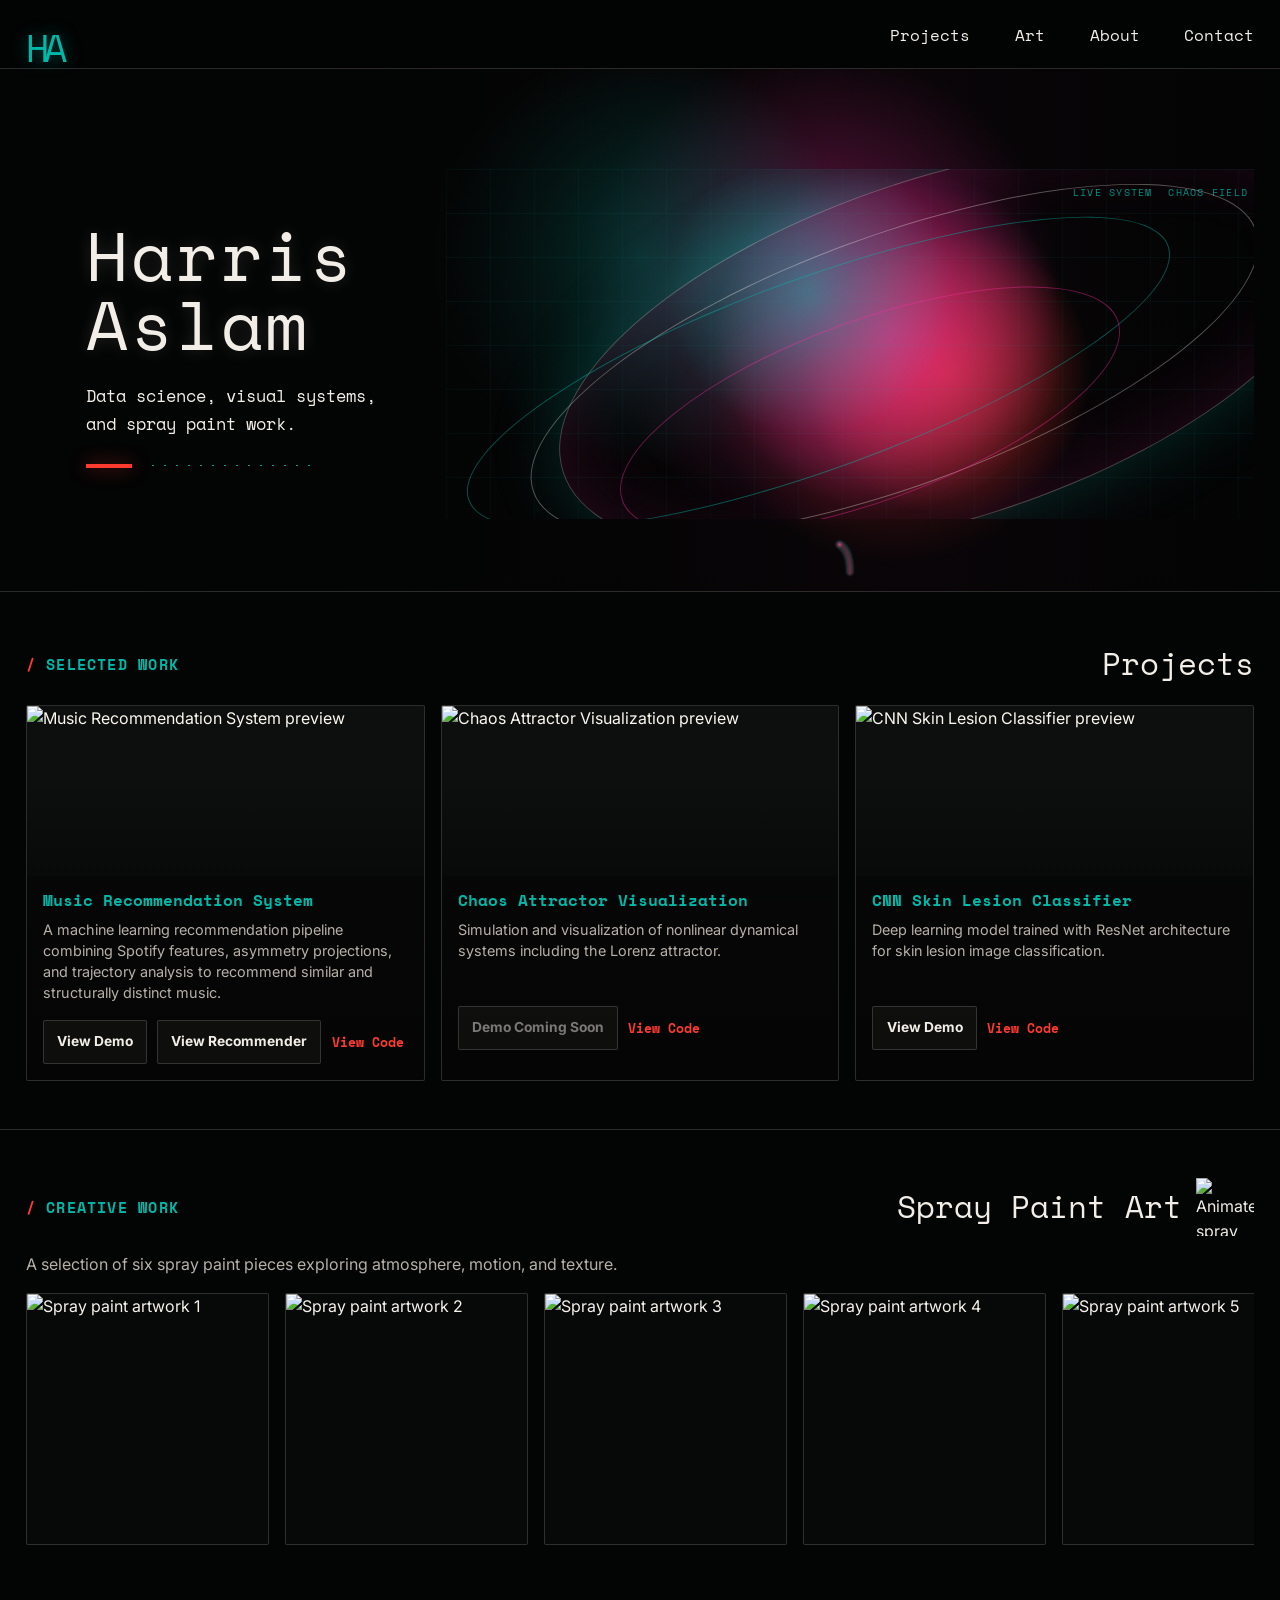
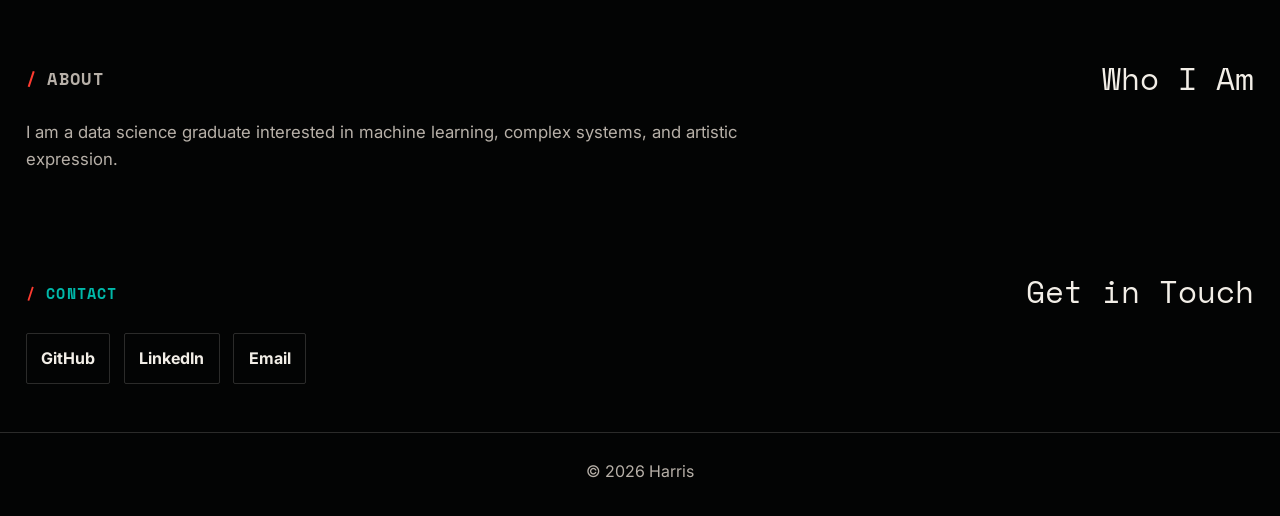
==== index.html @ 4ce81624 "Create Harris_A portfolio redesign" ====
<!DOCTYPE html>
<html lang="en">
<head>
  <meta charset="UTF-8">
  <meta name="viewport" content="width=device-width, initial-scale=1.0">
  <title>Harris_A Portfolio | Data Science + Visual Art</title>
  <meta name="description" content="Harris_A Portfolio. Data science, visual systems, machine learning, chaos systems, and spray paint art.">

  <link rel="preconnect" href="https://fonts.googleapis.com">
  <link rel="preconnect" href="https://fonts.gstatic.com" crossorigin>
  <link href="https://fonts.googleapis.com/css2?family=Inter:wght@300;400;500;600;700;800&family=Space+Mono:wght@400;700&display=swap" rel="stylesheet">

  <link rel="stylesheet" href="style.css">
</head>
<body>

  <header class="site-header" id="top">
    <nav class="nav container">
      <a class="logo" href="#top">HA</a>

      <ul class="nav-links">
        <li><a href="#projects">Projects</a></li>
        <li><a href="#gallery">Art</a></li>
        <li><a href="#about">About</a></li>
        <li><a href="#contact">Contact</a></li>
      </ul>
    </nav>
  </header>

  <main>

    <section class="hero" id="hero">
      <canvas id="chaos-bg"></canvas>

      <div class="container hero-content fade-in">
        <div class="hero-copy">
          <h1>Harris Aslam</h1>

          <h2>Data science, visual systems, and spray paint work.</h2>

          <p class="hero-intro">
            I build recommendation systems, nonlinear simulations, and image-based projects with an artist's eye for structure, motion, and texture.
          </p>

          <div class="hero-mark" aria-hidden="true">
            <span></span>
            <span></span>
          </div>

          <div class="hero-buttons">
            <a class="btn primary" href="#projects">View Projects</a>
            <a class="btn secondary" href="#gallery">View Art</a>
          </div>
        </div>

        <aside class="hero-panel" aria-label="Portfolio snapshot">
          <div class="panel-topline">
            <span>live system</span>
            <span>chaos field</span>
          </div>

          <div class="panel-orbit">
            <span></span>
            <span></span>
            <span></span>
          </div>

          <div class="panel-grid">
            <div>
              <span class="panel-number">03</span>
              <span class="panel-label">Projects</span>
            </div>
            <div>
              <span class="panel-number">06</span>
              <span class="panel-label">Artworks</span>
            </div>
            <div>
              <span class="panel-number">ML</span>
              <span class="panel-label">Systems</span>
            </div>
          </div>
        </aside>
      </div>
    </section>

    <div class="content-zone">

      <section class="section projects-section fade-in" id="projects">
        <div class="container">
          <div class="section-heading">
            <p class="eyebrow">Selected Work</p>
            <h3>Projects</h3>
          </div>

          <div class="projects-grid">

            <article class="project-card">
              <div class="project-image-frame">
                <img
                  src="folder/projects/music/image1.png"
                  alt="Music Recommendation System preview"
                  class="project-image"
                >
              </div>

              <div class="project-content">
                <h4>Music Recommendation System</h4>

                <p>
                  A machine learning recommendation pipeline combining Spotify features, asymmetry projections, and trajectory analysis to recommend similar and structurally distinct music.
                </p>

                <div class="project-buttons">
                  <button
                    class="btn secondary demo-btn"
                    type="button"
                    data-demo-title="Interactive Music Space"
                    data-demo-src="interactive-plots/asym_plot.html">
                    View Demo
                  </button>

                  <a
                    class="btn secondary"
                    href="recommender/index.html"
                    target="_blank"
                    rel="noopener noreferrer">
                    View Recommender
                  </a>

                  <a href="https://github.com/harrixide/Music-Recomendation-System" target="_blank" rel="noopener noreferrer">View Code</a>
                </div>
              </div>
            </article>

            <article class="project-card">
              <div class="project-image-frame">
                <img
                  src="folder/projects/chaos/image1.png"
                  alt="Chaos Attractor Visualization preview"
                  class="project-image"
                >
              </div>

              <div class="project-content">
                <h4>Chaos Attractor Visualization</h4>

                <p>
                  Simulation and visualization of nonlinear dynamical systems including the Lorenz attractor.
                </p>

                <div class="project-buttons">
                  <span class="btn secondary disabled">
                    Demo Coming Soon
                  </span>

                  <a href="#" target="_blank" rel="noopener noreferrer">View Code</a>
                </div>
              </div>
            </article>

            <article class="project-card">
              <div class="project-image-frame">
                <img
                  src="folder/projects/skin/image1.png"
                  alt="CNN Skin Lesion Classifier preview"
                  class="project-image"
                >
              </div>

              <div class="project-content">
                <h4>CNN Skin Lesion Classifier</h4>

                <p>
                  Deep learning model trained with ResNet architecture for skin lesion image classification.
                </p>

                <div class="project-buttons">
                  <a
                    href="https://skin-lesion-classifier-demo-ujxzy8l2dbfbdlzcsgrupu.streamlit.app/"
                    target="_blank"
                    rel="noopener noreferrer"
                    class="btn secondary">
                    View Demo
                  </a>

                  <a href="https://github.com/harrixide/Skin_lession_cnn_analysis.git" target="_blank" rel="noopener noreferrer">View Code</a>
                </div>
              </div>
            </article>

          </div>

          <div id="demo-section" class="demo-section">
            <div class="demo-inner">
              <div class="demo-copy">
                <h3 id="demo-title">Project Demo</h3>
                <a
                  id="demo-open-link"
                  class="demo-open-link"
                  href="#"
                  target="_blank"
                  rel="noopener noreferrer">
                  Open Demo Full Screen
                </a>
              </div>

              <div class="plot-shell">
                <div class="plot-container-full">
                  <iframe
                    id="demo-frame"
                    src=""
                    title="Project Demo"
                    loading="lazy">
                  </iframe>
                </div>
              </div>
            </div>
          </div>
        </div>
      </section>

      <section class="section fade-in gallery-section" id="gallery">
        <div class="container">
          <div class="section-heading gallery-heading">
            <p class="eyebrow">Creative Work</p>

            <div class="gallery-title-row">
              <h3>Spray Paint Art</h3>

              <div class="gallery-gif-wrap">
                <img src="assets/spraypaint.gif" alt="Animated spray paint art preview" class="gallery-title-gif">
              </div>
            </div>
          </div>

          <p class="gallery-intro">
            A selection of six spray paint pieces exploring atmosphere, motion, and texture.
          </p>

          <div class="gallery-grid" id="art-gallery" aria-live="polite">
            <figure class="art-card"><img src="art/art1.jpg" alt="Spray paint artwork 1"></figure>
            <figure class="art-card"><img src="art/art2.jpg" alt="Spray paint artwork 2"></figure>
            <figure class="art-card"><img src="art/art3.svg" alt="Spray paint artwork 3"></figure>
            <figure class="art-card"><img src="art/art4.jpg" alt="Spray paint artwork 4"></figure>
            <figure class="art-card"><img src="art/art5.jpg" alt="Spray paint artwork 5"></figure>
            <figure class="art-card"><img src="art/art6.jpg" alt="Spray paint artwork 6"></figure>
          </div>
        </div>
      </section>

      <section class="section about-section fade-in" id="about">
        <div class="container about">
          <div class="section-heading">
            <p class="eyebrow">About</p>
            <h3>Who I Am</h3>
          </div>

          <p>
            I am a data science graduate interested in machine learning, complex systems, and artistic expression.
          </p>
        </div>
      </section>

      <section class="section contact-section fade-in" id="contact">
        <div class="container">
          <div class="section-heading">
            <p class="eyebrow">Contact</p>
            <h3>Get in Touch</h3>
          </div>

          <ul class="contact-links">
            <li><a href="https://github.com/harrixide" target="_blank" rel="noopener noreferrer">GitHub</a></li>
            <li><a href="https://linkedin.com/in/haslam1" target="_blank" rel="noopener noreferrer">LinkedIn</a></li>
            <li><a href="mailto:acs.aslam@gmail.com">Email</a></li>
          </ul>
        </div>
      </section>

    </div>

  </main>

  <footer class="site-footer">
    <p>© <span id="year"></span> Harris</p>
  </footer>

  <script src="script.js"></script>
</body>
</html>
---- style.css ----
:root{
  --bg:#030404;
  --panel:#070808;
  --panel-2:#0d0f0f;
  --text:#f2eee7;
  --muted:#b7b0a8;
  --teal:#00b8a9;
  --magenta:#ff2ea6;
  --red:#ff3b30;
  --border:rgba(242,238,231,0.17);
}

*{
  margin:0;
  padding:0;
  box-sizing:border-box;
}

html{
  scroll-behavior:smooth;
}

body{
  position:relative;
  font-family:"Inter",system-ui,-apple-system,sans-serif;
  color:var(--text);
  background:var(--bg);
  line-height:1.58;
  overflow-x:hidden;
}

body::before{
  content:"";
  position:fixed;
  inset:0;
  z-index:0;
  pointer-events:none;
  background:
    linear-gradient(rgba(0,184,169,0.05) 1px, transparent 1px),
    linear-gradient(90deg, rgba(0,184,169,0.04) 1px, transparent 1px);
  background-size:76px 76px;
  opacity:0.36;
  mask-image:linear-gradient(to right, transparent, #000 24%, #000 88%, transparent);
}

body::after{
  content:"";
  position:fixed;
  inset:0;
  z-index:0;
  pointer-events:none;
  background-image:url("assets/overlay.svg");
  background-size:cover;
  background-position:center;
  opacity:0.06;
  mix-blend-mode:screen;
}

.site-header,
main,
.site-footer{
  position:relative;
  z-index:1;
}

a{
  color:var(--text);
  text-decoration:none;
}

a:hover{
  color:var(--teal);
}

img{
  display:block;
  width:100%;
}

.container{
  width:min(1540px,96%);
  margin:auto;
}

.site-header{
  position:sticky;
  top:0;
  z-index:100;
  background:rgba(3,4,4,0.78);
  backdrop-filter:blur(14px);
  border-bottom:1px solid var(--border);
}

.nav{
  display:flex;
  justify-content:space-between;
  align-items:flex-end;
  min-height:68px;
  gap:1rem;
}

.logo{
  color:var(--teal);
  font-family:"Space Mono",monospace;
  font-size:2.35rem;
  line-height:1;
  font-weight:400;
  letter-spacing:-0.12em;
  text-shadow:0 0 18px rgba(0,184,169,0.48);
}

.nav-links{
  display:flex;
  gap:2.8rem;
  list-style:none;
  flex-wrap:wrap;
}

.nav-links a{
  display:block;
  padding:0 0 1.05rem;
  color:var(--text);
  font-family:"Space Mono",monospace;
  font-size:1rem;
  border-bottom:3px solid transparent;
}

.nav-links a:hover{
  border-color:var(--teal);
}

.hero{
  position:relative;
  min-height:58vh;
  display:flex;
  align-items:center;
  overflow:hidden;
  isolation:isolate;
  padding:4.2rem 0 2.4rem;
}

.hero::before{
  content:"";
  position:absolute;
  inset:0;
  z-index:-3;
  background:
    radial-gradient(circle at 50% 36%, rgba(0,184,169,0.44), transparent 13rem),
    radial-gradient(circle at 64% 42%, rgba(255,46,166,0.5), transparent 15rem),
    radial-gradient(circle at 70% 58%, rgba(255,59,48,0.48), transparent 12rem),
    linear-gradient(90deg, #030404 0%, #050505 32%, #0b0509 72%, #030404 100%);
}

.hero::after{
  content:"";
  position:absolute;
  inset:0;
  z-index:-2;
  background:
    linear-gradient(90deg, rgba(3,4,4,1) 0%, rgba(3,4,4,0.92) 25%, rgba(3,4,4,0.18) 65%, rgba(3,4,4,0.35) 100%),
    url("assets/overlay2.jpg");
  background-size:cover;
  background-position:center;
  opacity:0.98;
}

#chaos-bg{
  position:absolute;
  inset:0;
  z-index:-1;
  width:100%;
  height:100%;
  pointer-events:none;
  opacity:0.95;
  mix-blend-mode:screen;
}

.hero-content{
  position:relative;
  z-index:2;
  display:grid;
  grid-template-columns:minmax(300px, 0.48fr) minmax(520px, 1fr);
  align-items:center;
  gap:2rem;
}

.hero-copy{
  max-width:620px;
  padding-left:3.8rem;
}

.hero-kicker{
  margin-bottom:1rem;
  color:var(--teal);
  font-family:"Space Mono",monospace;
  font-size:0.72rem;
  letter-spacing:0.12em;
  text-transform:uppercase;
}

.hero-content h1{
  max-width:660px;
  color:var(--text);
  font-family:"Space Mono",monospace;
  font-size:clamp(3.2rem,5.4vw,5.8rem);
  font-weight:400;
  line-height:1;
  letter-spacing:0.04em;
  margin-bottom:1.45rem;
  text-shadow:0 0 16px rgba(242,238,231,0.16);
}

.hero-content h2{
  max-width:480px;
  color:var(--text);
  font-family:"Space Mono",monospace;
  font-size:clamp(1rem,1.32vw,1.35rem);
  font-weight:400;
  line-height:1.65;
  margin-bottom:0;
}

.hero-intro,
.hero-buttons,
.panel-grid{
  display:none;
}

.hero-mark{
  display:flex;
  align-items:center;
  gap:1.2rem;
  margin:1.6rem 0 0;
}

.hero-mark span:first-child{
  display:block;
  width:46px;
  height:4px;
  background:var(--red);
  box-shadow:0 0 18px rgba(255,59,48,0.58);
}

.hero-mark span:last-child{
  display:block;
  width:160px;
  height:1px;
  background:repeating-linear-gradient(90deg, rgba(0,184,169,0.85) 0 2px, transparent 2px 12px);
}

.hero-panel{
  position:relative;
  min-height:350px;
  overflow:hidden;
  background:
    radial-gradient(circle at 45% 35%, rgba(0,184,169,0.5), transparent 9rem),
    radial-gradient(circle at 55% 48%, rgba(255,46,166,0.6), transparent 11rem),
    radial-gradient(circle at 62% 58%, rgba(255,59,48,0.52), transparent 9rem);
}

.hero-panel::before{
  content:"";
  position:absolute;
  inset:0;
  background:
    linear-gradient(rgba(0,184,169,0.13) 1px, transparent 1px),
    linear-gradient(90deg, rgba(0,184,169,0.1) 1px, transparent 1px);
  background-size:44px 44px;
  opacity:0.48;
}

.hero-panel::after{
  content:"";
  position:absolute;
  inset:2% -12% 0 12%;
  border:1px solid rgba(242,238,231,0.28);
  border-radius:50%;
  transform:rotate(-18deg);
  box-shadow:
    0 0 70px rgba(0,184,169,0.22),
    inset 0 0 80px rgba(255,46,166,0.14);
}

.panel-topline{
  position:relative;
  z-index:1;
  display:flex;
  justify-content:flex-end;
  gap:1rem;
  padding:1rem 0.4rem;
  color:rgba(0,184,169,0.78);
  font-family:"Space Mono",monospace;
  font-size:0.64rem;
  letter-spacing:0.12em;
  text-transform:uppercase;
}

.panel-orbit{
  position:absolute;
  inset:3.2rem 0.5rem 1rem 0;
  z-index:1;
}

.panel-orbit span{
  position:absolute;
  border:1px solid;
  border-radius:50%;
  transform:rotate(-20deg);
}

.panel-orbit span:nth-child(1){
  inset:5% -4% 6% 8%;
  border-color:rgba(242,238,231,0.34);
}

.panel-orbit span:nth-child(2){
  inset:20% 7% 12% 0;
  border-color:rgba(0,184,169,0.45);
}

.panel-orbit span:nth-child(3){
  inset:35% 14% 1% 20%;
  border-color:rgba(255,46,166,0.4);
}

.content-zone{
  position:relative;
  z-index:1;
  background:var(--bg);
}

.section{
  padding:3rem 0;
}

.section-heading{
  display:flex;
  align-items:center;
  justify-content:space-between;
  gap:1rem;
  margin-bottom:1rem;
}

.eyebrow{
  color:var(--teal);
  font-family:"Space Mono",monospace;
  font-size:0.95rem;
  font-weight:700;
  letter-spacing:0.08em;
  text-transform:uppercase;
}

.eyebrow::before{
  content:"/";
  color:var(--red);
  margin-right:0.65rem;
}

.section-heading h3,
.demo-copy h3{
  color:var(--text);
  font-family:"Space Mono",monospace;
  font-size:clamp(1.35rem,2.4vw,2rem);
  font-weight:400;
}

.projects-section,
.gallery-section,
.about-section,
.contact-section{
  position:relative;
  overflow:hidden;
}

.projects-section{
  border-top:1px solid var(--border);
  border-bottom:1px solid var(--border);
}

.projects-grid{
  display:grid;
  grid-template-columns:repeat(3, minmax(0, 1fr));
  gap:1rem;
}

.project-card{
  background:linear-gradient(180deg, rgba(7,8,8,0.96), rgba(5,5,5,0.98));
  border:1px solid var(--border);
  border-radius:2px;
  overflow:hidden;
  transition:transform 0.22s ease, border-color 0.22s ease;
}

.project-card:hover{
  transform:translateY(-4px);
  border-color:rgba(0,184,169,0.58);
}

.project-image-frame{
  position:relative;
  min-height:170px;
  background:var(--panel-2);
  overflow:hidden;
}

.project-image-frame::after{
  content:"";
  position:absolute;
  inset:0;
  background:linear-gradient(to top, rgba(3,4,4,0.5), transparent 58%);
  pointer-events:none;
}

.project-image{
  height:170px;
  object-fit:cover;
  filter:saturate(1.1) contrast(1.08);
}

.project-image-frame.missing-image{
  padding:1.2rem;
}

.missing-image-label{
  color:var(--text);
  font-weight:600;
  text-align:center;
}

.project-content{
  padding:0.9rem 1rem 1rem;
}

.project-content h4{
  margin-bottom:0.65rem;
  color:var(--teal);
  font-family:"Space Mono",monospace;
  font-size:1rem;
  line-height:1.25;
}

.project-content p{
  min-height:4.35rem;
  color:var(--muted);
  font-size:0.9rem;
  line-height:1.45;
}

.project-buttons{
  display:flex;
  align-items:center;
  flex-wrap:wrap;
  gap:0.65rem;
  margin-top:1rem;
}

.btn,
.demo-open-link{
  min-height:38px;
  padding:0.64rem 0.82rem;
  border:1px solid var(--border);
  border-radius:2px;
  background:rgba(242,238,231,0.04);
  color:var(--text);
  font:inherit;
  font-size:0.86rem;
  font-weight:700;
  cursor:pointer;
}

.btn.primary{
  background:var(--teal);
  color:#021010;
}

.btn.secondary:hover,
.demo-open-link:hover{
  border-color:var(--teal);
  color:var(--teal);
}

.project-buttons > a:not(.btn){
  color:var(--red);
  font-family:"Space Mono",monospace;
  font-size:0.82rem;
  font-weight:700;
}

.disabled{
  cursor:not-allowed;
  color:rgba(242,238,231,0.48);
}

.demo-section{
  width:100%;
  max-height:0;
  overflow:hidden;
  opacity:0;
  transition:max-height 0.55s ease, opacity 0.35s ease, margin-top 0.35s ease;
  margin-top:0;
}

.demo-section.active{
  max-height:2600px;
  opacity:1;
  margin-top:2rem;
}

.demo-inner{
  width:100%;
  padding:1rem 0 0;
}

.demo-copy{
  margin-bottom:1rem;
}

.demo-open-link{
  display:none;
  width:fit-content;
}

.plot-container-full{
  width:100%;
  height:88vh;
  min-height:720px;
  background:#020303;
  border:1px solid var(--border);
  border-radius:2px;
  overflow:hidden;
  box-shadow:0 26px 80px rgba(0,0,0,0.42);
}

.plot-container-full iframe{
  width:100%;
  height:100%;
  border:none;
  display:block;
}

.gallery-section{
  padding-top:3rem;
}

.gallery-title-row{
  display:flex;
  align-items:center;
  gap:0.9rem;
  flex-wrap:wrap;
}

.gallery-gif-wrap{
  width:58px;
  height:58px;
  flex:0 0 58px;
}

.gallery-title-gif{
  width:100%;
  height:100%;
  object-fit:contain;
}

.gallery-intro{
  max-width:700px;
  color:var(--muted);
  margin-bottom:1rem;
}

.gallery-grid{
  display:flex;
  gap:1rem;
  overflow-x:auto;
  overflow-y:hidden;
  padding:0 0 0.85rem;
  scroll-snap-type:x proximity;
  scrollbar-color:rgba(0,184,169,0.7) rgba(242,238,231,0.08);
  scrollbar-width:thin;
}

.gallery-grid::-webkit-scrollbar{
  height:8px;
}

.gallery-grid::-webkit-scrollbar-track{
  background:rgba(242,238,231,0.08);
}

.gallery-grid::-webkit-scrollbar-thumb{
  background:linear-gradient(90deg, var(--teal), var(--magenta), var(--red));
  border-radius:999px;
}

.art-card{
  flex:0 0 clamp(210px, 19vw, 310px);
  min-height:250px;
  background:var(--panel);
  border:1px solid var(--border);
  border-radius:2px;
  overflow:hidden;
  scroll-snap-align:start;
}

.art-card img{
  width:100%;
  height:100%;
  min-height:250px;
  object-fit:cover;
  filter:saturate(1.08) contrast(1.04);
}

.about p{
  max-width:760px;
  color:var(--muted);
  font-size:1.05rem;
}

.contact-links{
  list-style:none;
  display:flex;
  flex-wrap:wrap;
  gap:0.85rem;
  padding:0;
}

.contact-links a{
  display:inline-block;
  padding:0.75rem 0.9rem;
  border:1px solid var(--border);
  border-radius:2px;
  color:var(--text);
  font-weight:700;
}

.contact-links a:hover{
  color:#030404;
  background:var(--red);
  border-color:var(--red);
}

.site-footer{
  padding:1.6rem 1rem 2rem;
  color:var(--muted);
  text-align:center;
  border-top:1px solid var(--border);
  background:#030404;
}

.fade-in{
  opacity:1;
}

@media (max-width: 1100px){
  .hero-content{
    grid-template-columns:minmax(260px, 0.5fr) minmax(360px, 1fr);
  }

  .hero-copy{
    padding-left:1.4rem;
  }

  .hero-content h1{
    font-size:clamp(2.8rem,5vw,4.5rem);
  }

  .projects-grid{
    grid-template-columns:repeat(3, minmax(260px, 1fr));
    overflow-x:auto;
    padding-bottom:0.5rem;
    scroll-snap-type:x proximity;
  }

  .project-card{
    scroll-snap-align:start;
  }

  .art-card{
    flex-basis:260px;
  }
}

@media (max-width: 720px){
  .container{
    width:min(100%,94%);
  }

  .site-header{
    position:sticky;
  }

  .nav{
    min-height:62px;
    align-items:flex-end;
  }

  .logo{
    font-size:1.9rem;
  }

  .nav-links{
    gap:1rem;
  }

  .nav-links a{
    font-size:0.78rem;
    padding-bottom:0.8rem;
  }

  .hero{
    min-height:62vh;
    padding:2.8rem 0 1.5rem;
  }

  .hero::after{
    background:
      linear-gradient(90deg, rgba(3,4,4,1) 0%, rgba(3,4,4,0.82) 42%, rgba(3,4,4,0.2) 100%),
      url("assets/overlay2.jpg");
    background-size:cover;
    background-position:center;
  }

  .hero-content{
    grid-template-columns:minmax(190px, 0.58fr) minmax(220px, 0.82fr);
    gap:0;
    min-width:620px;
    transform:translateX(-4%);
  }

  .hero .container{
    overflow:hidden;
  }

  .hero-copy{
    padding-left:0.8rem;
  }

  .hero-kicker{
    font-size:0.56rem;
    margin-bottom:0.65rem;
  }

  .hero-content h1{
    font-size:2.45rem;
    letter-spacing:0.02em;
    margin-bottom:0.9rem;
  }

  .hero-content h2{
    max-width:230px;
    font-size:0.78rem;
    line-height:1.65;
  }

  .hero-mark{
    margin-top:1rem;
    gap:0.8rem;
  }

  .hero-mark span:first-child{
    width:32px;
    height:3px;
  }

  .hero-mark span:last-child{
    width:88px;
  }

  .hero-panel{
    min-height:260px;
  }

  .panel-topline{
    display:none;
  }

  .section{
    padding:2rem 0;
  }

  .section-heading{
    align-items:flex-start;
    flex-direction:column;
    margin-bottom:0.8rem;
  }

  .projects-grid{
    display:flex;
    overflow-x:auto;
    gap:0.9rem;
    padding:0 0 0.75rem;
  }

  .project-card{
    flex:0 0 82vw;
  }

  .project-image-frame,
  .project-image{
    min-height:155px;
    height:155px;
  }

  .project-content p{
    min-height:auto;
  }

  .demo-open-link{
    display:inline-flex;
  }

  .plot-container-full{
    height:64vh;
    min-height:420px;
  }

  .gallery-grid{
    display:flex;
    overflow-x:auto;
    gap:0.9rem;
    padding-bottom:0.75rem;
  }

  .art-card{
    flex:0 0 62vw;
    min-height:220px;
  }

  .art-card img{
    min-height:220px;
  }
}

@media (max-width: 420px){
  .nav-links{
    gap:0.7rem;
  }

  .nav-links a{
    font-size:0.72rem;
  }

  .hero-content{
    min-width:580px;
    transform:translateX(-7%);
  }

  .hero-content h1{
    font-size:2.2rem;
  }
}
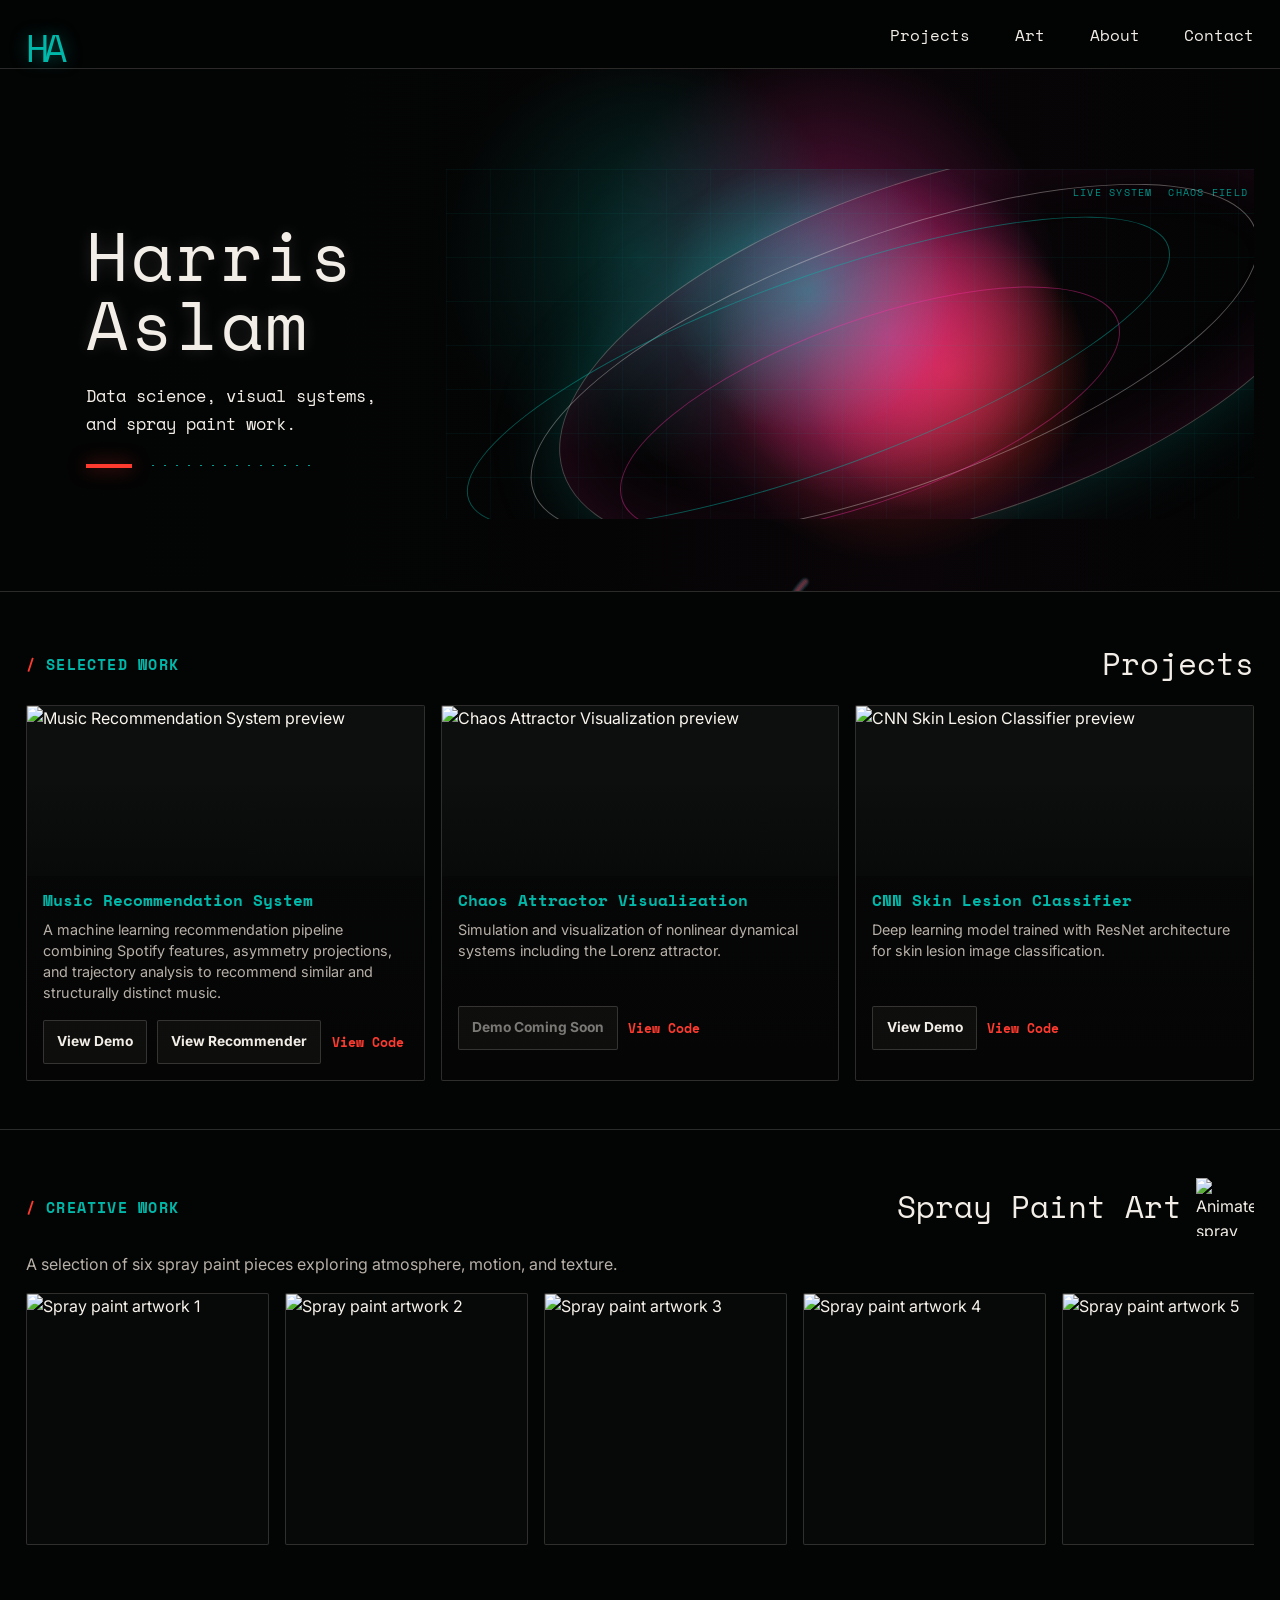
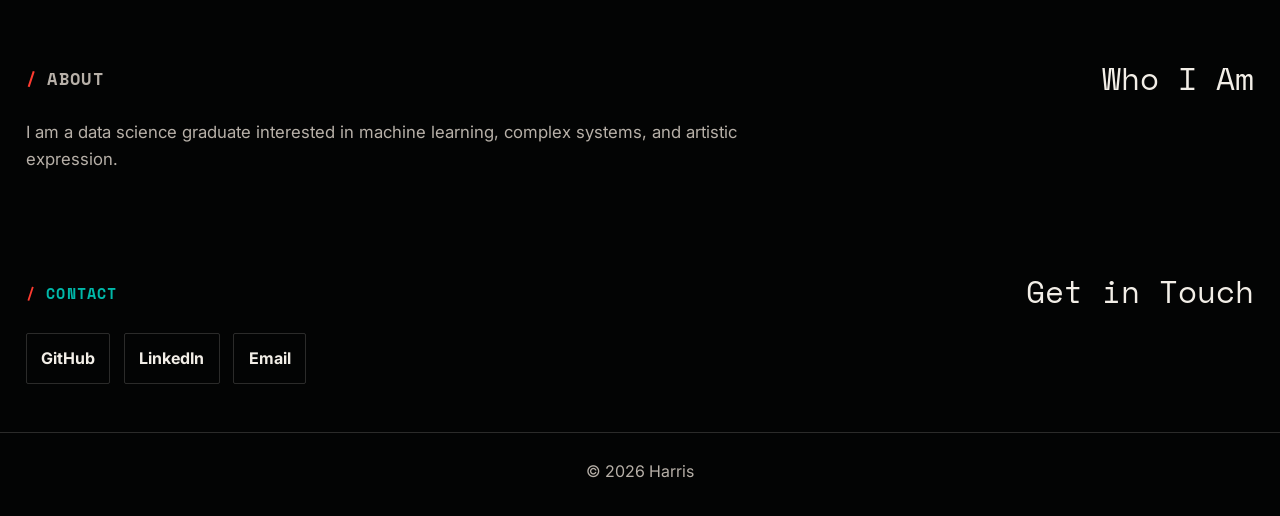
==== commit c1f0a388: "Fix mobile portfolio layout" ====
--- a/index.html
+++ b/index.html
@@ -238,12 +238,12 @@
           </p>
 
           <div class="gallery-grid" id="art-gallery" aria-live="polite">
-            <figure class="art-card"><img src="art/art1.jpg" alt="Spray paint artwork 1"></figure>
-            <figure class="art-card"><img src="art/art2.jpg" alt="Spray paint artwork 2"></figure>
-            <figure class="art-card"><img src="art/art3.svg" alt="Spray paint artwork 3"></figure>
-            <figure class="art-card"><img src="art/art4.jpg" alt="Spray paint artwork 4"></figure>
-            <figure class="art-card"><img src="art/art5.jpg" alt="Spray paint artwork 5"></figure>
-            <figure class="art-card"><img src="art/art6.jpg" alt="Spray paint artwork 6"></figure>
+            <figure class="art-card"><img src="art/art1.jpg" alt="Spray paint artwork 1" loading="lazy"></figure>
+            <figure class="art-card"><img src="art/art2.jpg" alt="Spray paint artwork 2" loading="lazy"></figure>
+            <figure class="art-card"><img src="art/art3.svg" alt="Spray paint artwork 3" loading="lazy"></figure>
+            <figure class="art-card"><img src="art/art4.jpg" alt="Spray paint artwork 4" loading="lazy"></figure>
+            <figure class="art-card"><img src="art/art5.jpg" alt="Spray paint artwork 5" loading="lazy"></figure>
+            <figure class="art-card"><img src="art/art6.jpg" alt="Spray paint artwork 6" loading="lazy"></figure>
           </div>
         </div>
       </section>
--- a/style.css
+++ b/style.css
@@ -691,6 +691,7 @@
   .nav{
     min-height:62px;
     align-items:flex-end;
+    gap:0.8rem;
   }
 
   .logo{
@@ -698,17 +699,18 @@
   }
 
   .nav-links{
-    gap:1rem;
+    gap:0.82rem;
+    justify-content:flex-end;
   }
 
   .nav-links a{
-    font-size:0.78rem;
+    font-size:0.72rem;
     padding-bottom:0.8rem;
   }
 
   .hero{
-    min-height:62vh;
-    padding:2.8rem 0 1.5rem;
+    min-height:auto;
+    padding:2.45rem 0 1.45rem;
   }
 
   .hero::after{
@@ -720,18 +722,17 @@
   }
 
   .hero-content{
-    grid-template-columns:minmax(190px, 0.58fr) minmax(220px, 0.82fr);
-    gap:0;
-    min-width:620px;
-    transform:translateX(-4%);
-  }
-
-  .hero .container{
-    overflow:hidden;
+    grid-template-columns:1fr;
+    gap:1.15rem;
+    min-width:0;
+    transform:none;
   }
 
   .hero-copy{
-    padding-left:0.8rem;
+    position:relative;
+    z-index:2;
+    max-width:100%;
+    padding-left:0.85rem;
   }
 
   .hero-kicker{
@@ -740,15 +741,15 @@
   }
 
   .hero-content h1{
-    font-size:2.45rem;
+    font-size:clamp(2.25rem,10vw,3.15rem);
     letter-spacing:0.02em;
-    margin-bottom:0.9rem;
+    margin-bottom:0.8rem;
   }
 
   .hero-content h2{
-    max-width:230px;
-    font-size:0.78rem;
-    line-height:1.65;
+    max-width:310px;
+    font-size:clamp(0.82rem,3.45vw,1rem);
+    line-height:1.58;
   }
 
   .hero-mark{
@@ -766,7 +767,9 @@
   }
 
   .hero-panel{
-    min-height:260px;
+    min-height:230px;
+    width:100%;
+    margin-right:0;
   }
 
   .panel-topline{
@@ -832,19 +835,30 @@
 
 @media (max-width: 420px){
   .nav-links{
-    gap:0.7rem;
+    gap:0.55rem;
   }
 
   .nav-links a{
-    font-size:0.72rem;
+    font-size:0.66rem;
   }
 
   .hero-content{
-    min-width:580px;
-    transform:translateX(-7%);
+    grid-template-columns:1fr;
+    min-width:0;
+    transform:none;
   }
 
   .hero-content h1{
-    font-size:2.2rem;
-  }
-}
+    font-size:clamp(2rem,10vw,2.65rem);
+  }
+
+  .hero-content h2{
+    max-width:290px;
+    font-size:0.78rem;
+  }
+
+  .hero-panel{
+    min-height:215px;
+    margin-right:0;
+  }
+}
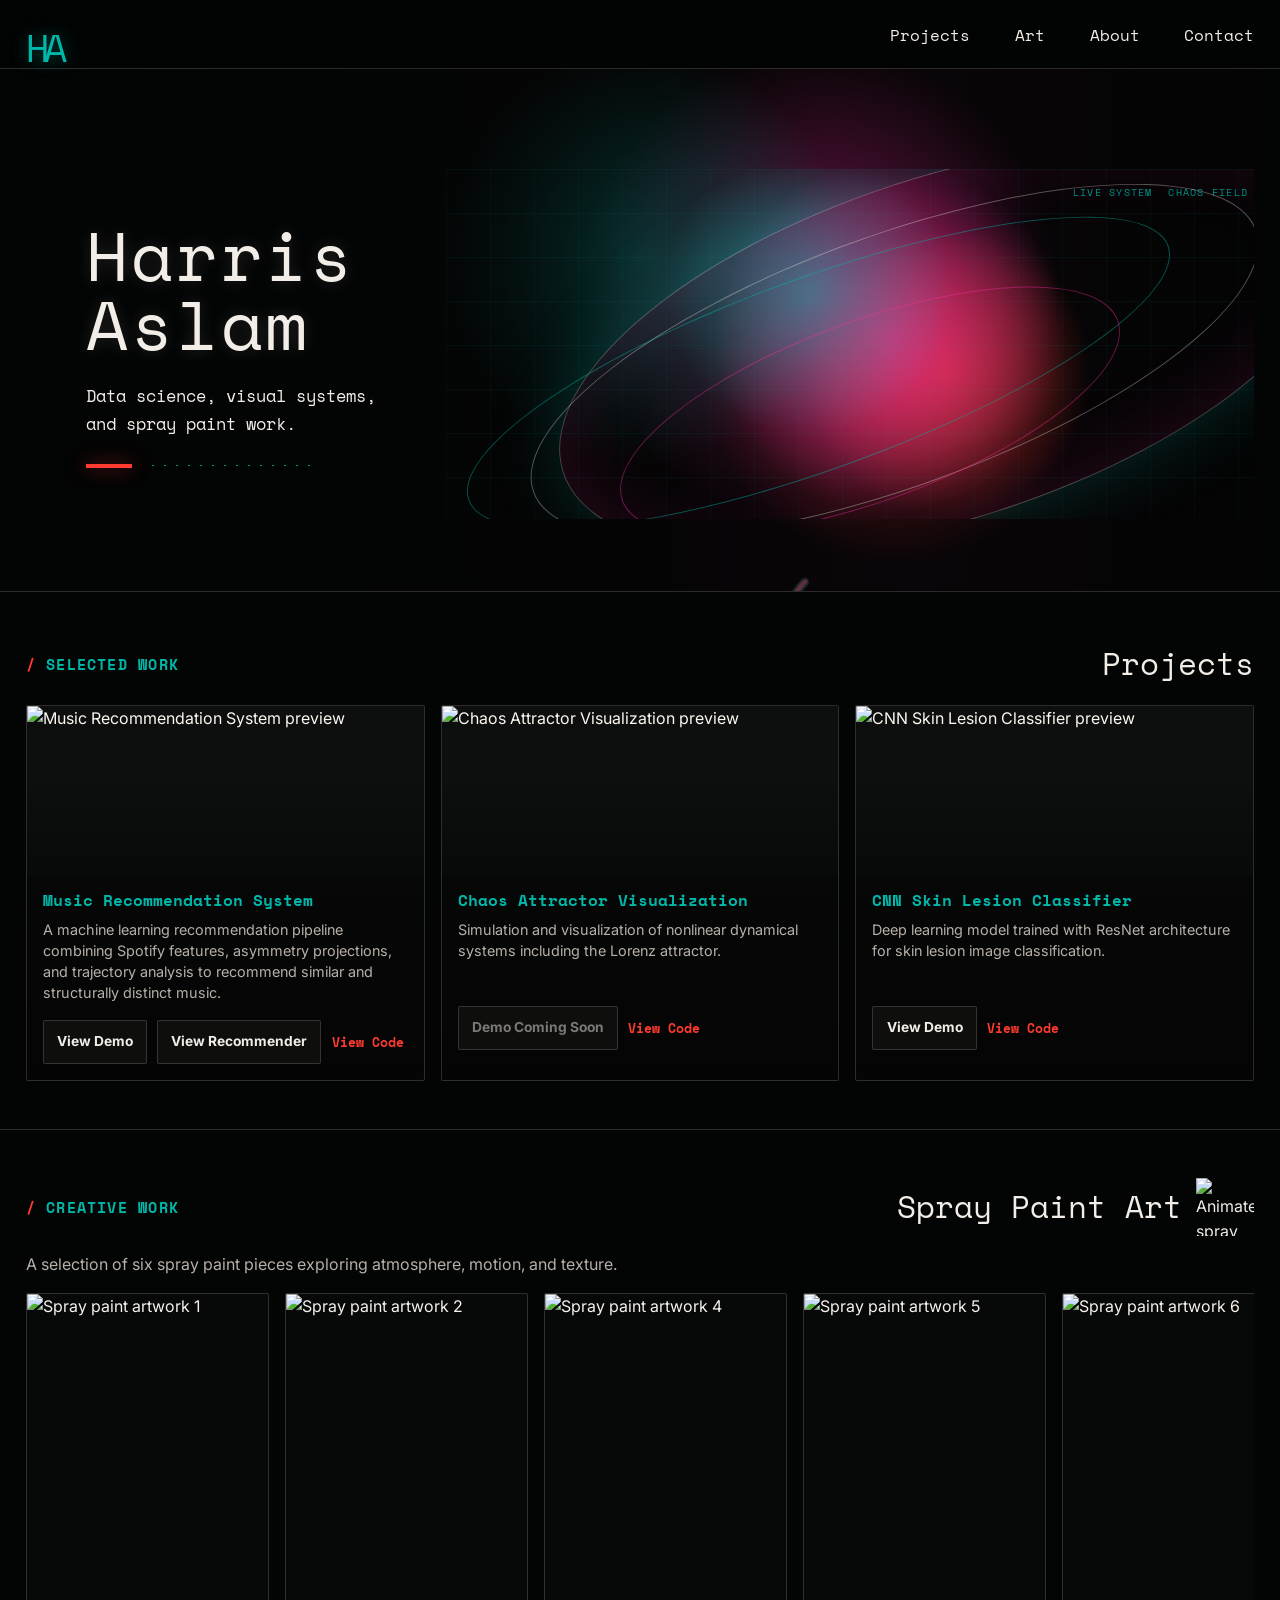
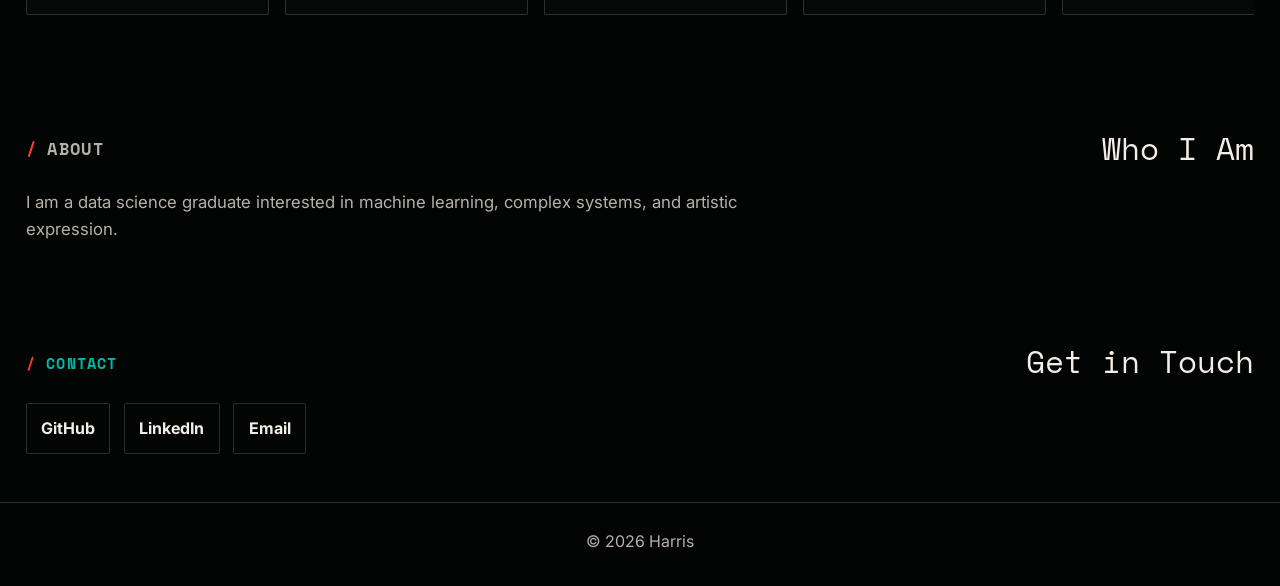
==== commit 79ee05ca: "Allow flexible artwork image formats" ====
--- a/index.html
+++ b/index.html
@@ -238,12 +238,12 @@
           </p>
 
           <div class="gallery-grid" id="art-gallery" aria-live="polite">
-            <figure class="art-card"><img src="art/art1.jpg" alt="Spray paint artwork 1" loading="lazy"></figure>
-            <figure class="art-card"><img src="art/art2.jpg" alt="Spray paint artwork 2" loading="lazy"></figure>
-            <figure class="art-card"><img src="art/art3.svg" alt="Spray paint artwork 3" loading="lazy"></figure>
-            <figure class="art-card"><img src="art/art4.jpg" alt="Spray paint artwork 4" loading="lazy"></figure>
-            <figure class="art-card"><img src="art/art5.jpg" alt="Spray paint artwork 5" loading="lazy"></figure>
-            <figure class="art-card"><img src="art/art6.jpg" alt="Spray paint artwork 6" loading="lazy"></figure>
+            <figure class="art-card" data-art-index="1"><img src="art/art1.jpg" alt="Spray paint artwork 1" loading="lazy"></figure>
+            <figure class="art-card" data-art-index="2"><img src="art/art2.jpg" alt="Spray paint artwork 2" loading="lazy"></figure>
+            <figure class="art-card" data-art-index="3"><img src="art/art3.jpg" alt="Spray paint artwork 3" loading="lazy"></figure>
+            <figure class="art-card" data-art-index="4"><img src="art/art4.jpg" alt="Spray paint artwork 4" loading="lazy"></figure>
+            <figure class="art-card" data-art-index="5"><img src="art/art5.jpg" alt="Spray paint artwork 5" loading="lazy"></figure>
+            <figure class="art-card" data-art-index="6"><img src="art/art6.jpg" alt="Spray paint artwork 6" loading="lazy"></figure>
           </div>
         </div>
       </section>
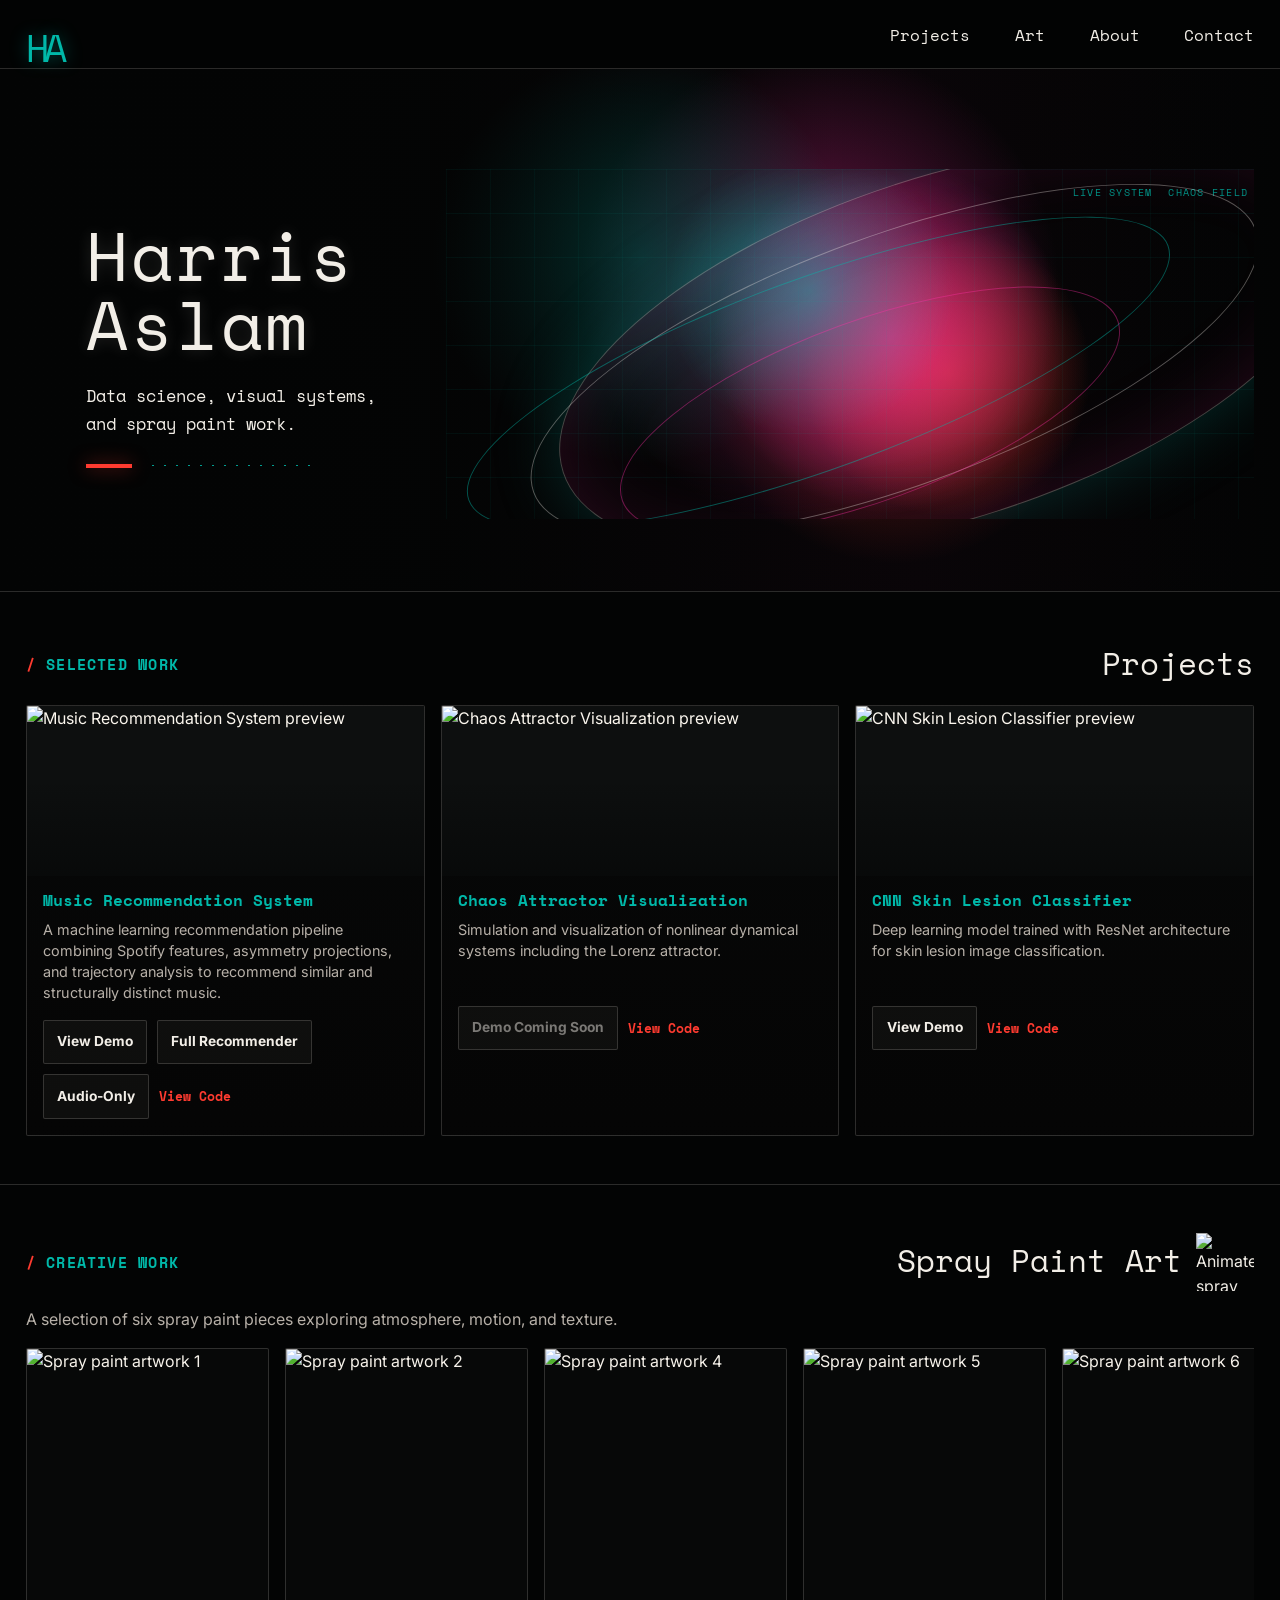
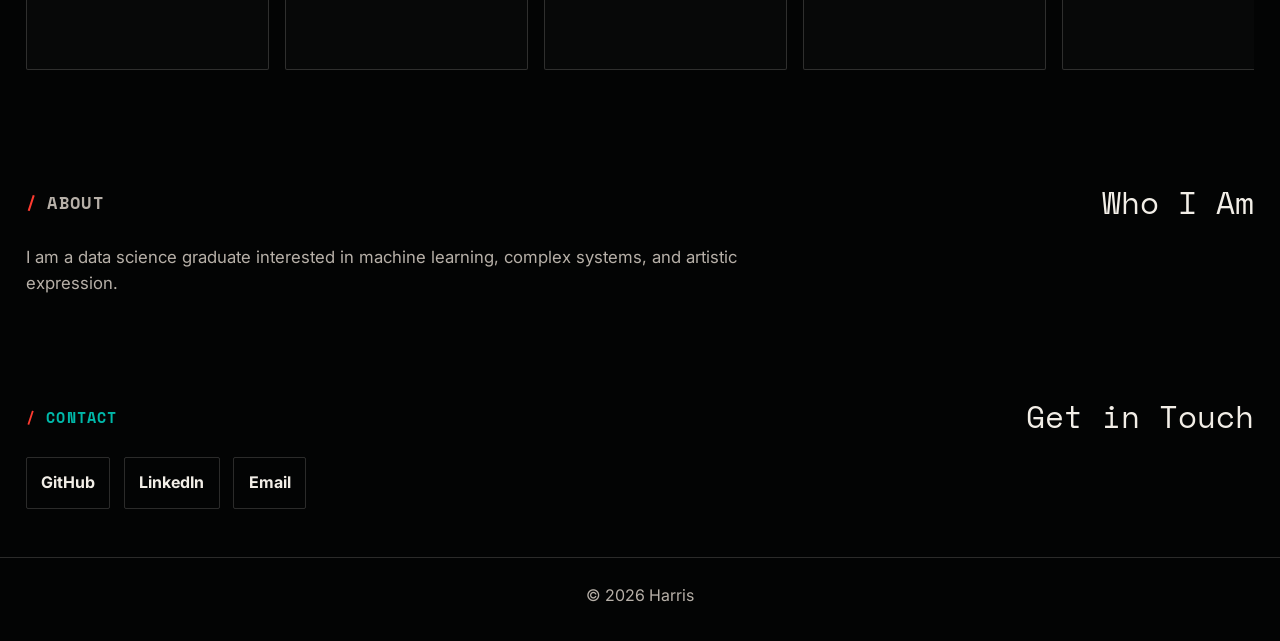
==== commit a824768b: "Add audio-only recommender" ====
--- a/index.html
+++ b/index.html
@@ -124,7 +124,15 @@
                     href="recommender/index.html"
                     target="_blank"
                     rel="noopener noreferrer">
-                    View Recommender
+                    Full Recommender
+                  </a>
+
+                  <a
+                    class="btn secondary"
+                    href="recommender-audio/index.html"
+                    target="_blank"
+                    rel="noopener noreferrer">
+                    Audio-Only
                   </a>
 
                   <a href="https://github.com/harrixide/Music-Recomendation-System" target="_blank" rel="noopener noreferrer">View Code</a>
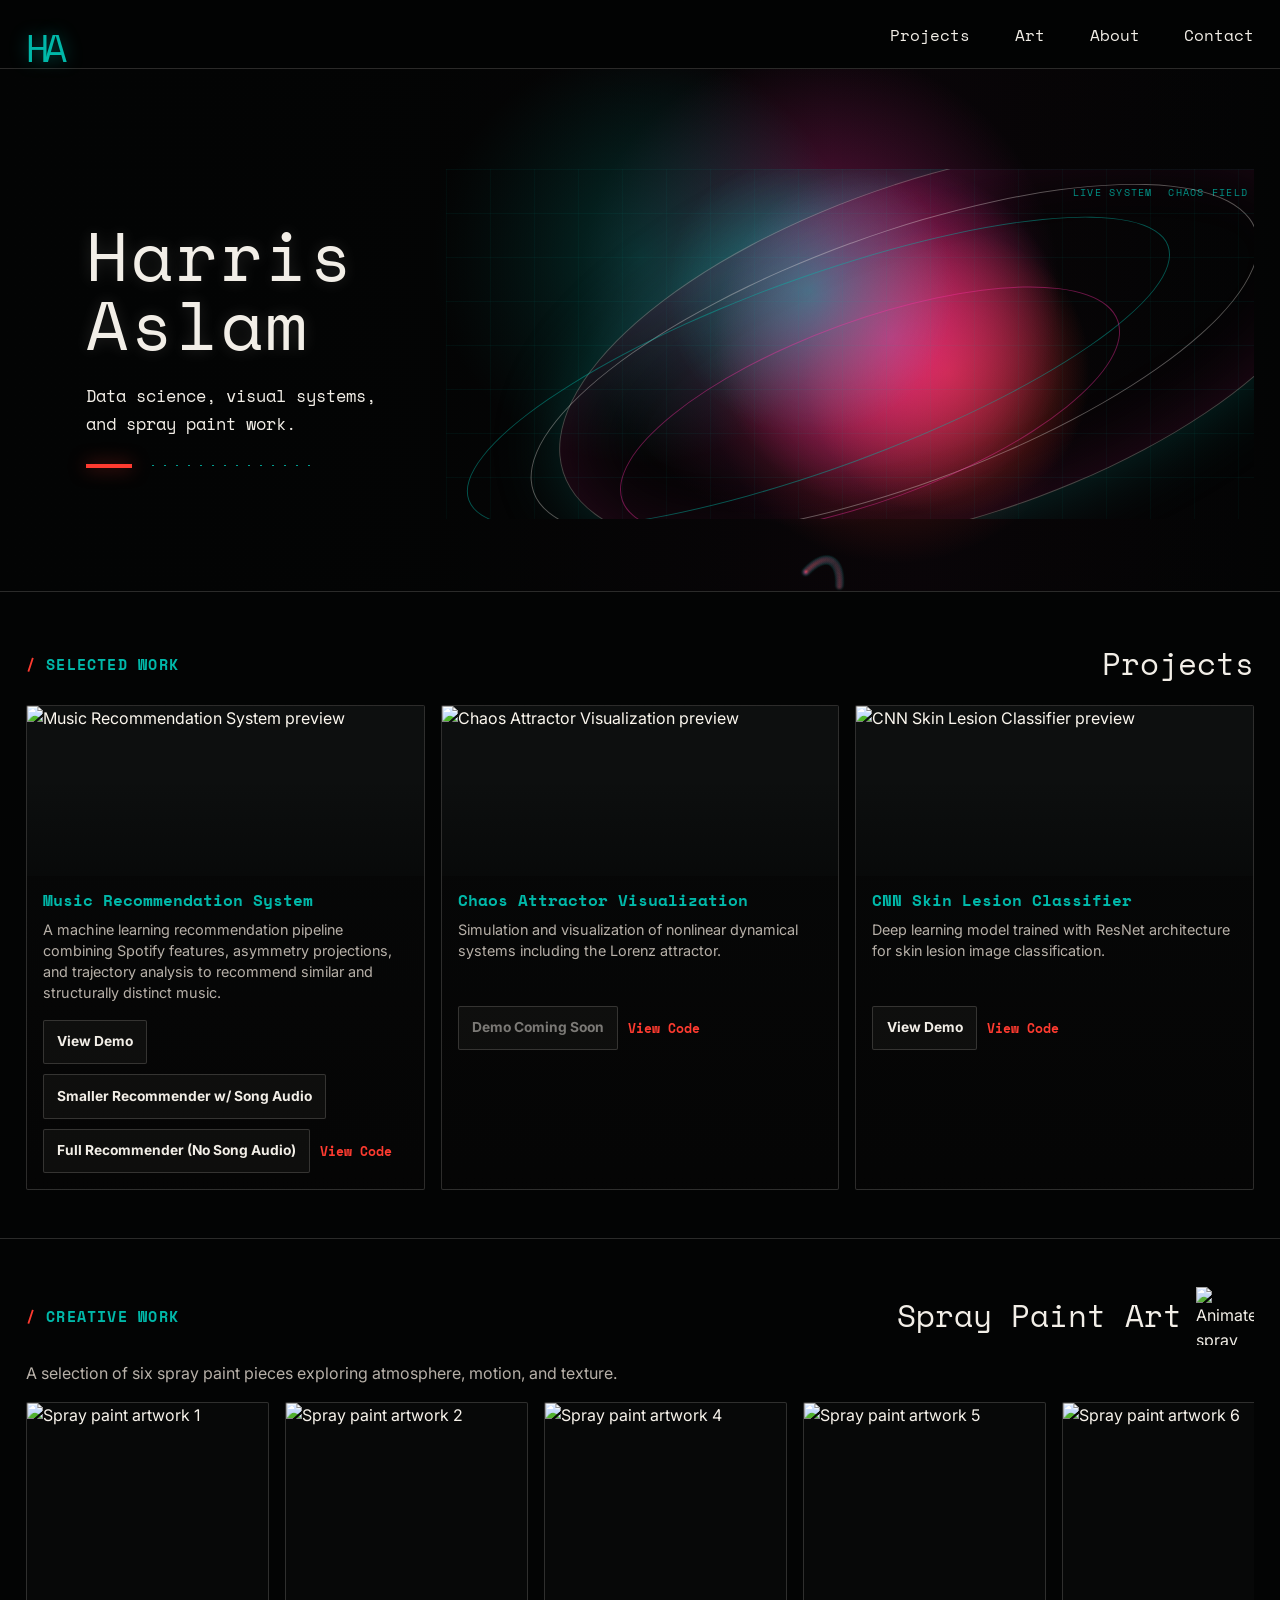
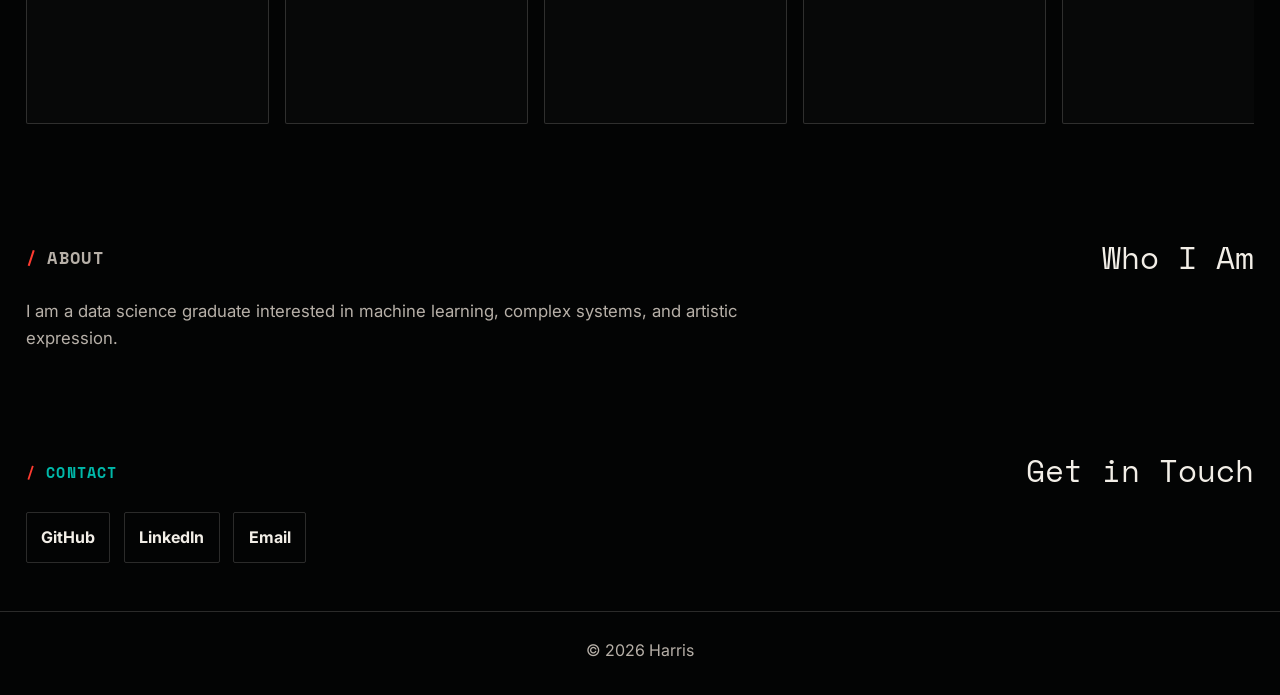
==== commit 6e68ede4: "Clarify recommender button labels" ====
--- a/index.html
+++ b/index.html
@@ -121,18 +121,18 @@
 
                   <a
                     class="btn secondary"
+                    href="recommender-audio/index.html"
+                    target="_blank"
+                    rel="noopener noreferrer">
+                    Smaller Recommender w/ Song Audio
+                  </a>
+
+                  <a
+                    class="btn secondary"
                     href="recommender/index.html"
                     target="_blank"
                     rel="noopener noreferrer">
-                    Full Recommender
-                  </a>
-
-                  <a
-                    class="btn secondary"
-                    href="recommender-audio/index.html"
-                    target="_blank"
-                    rel="noopener noreferrer">
-                    Audio-Only
+                    Full Recommender (No Song Audio)
                   </a>
 
                   <a href="https://github.com/harrixide/Music-Recomendation-System" target="_blank" rel="noopener noreferrer">View Code</a>
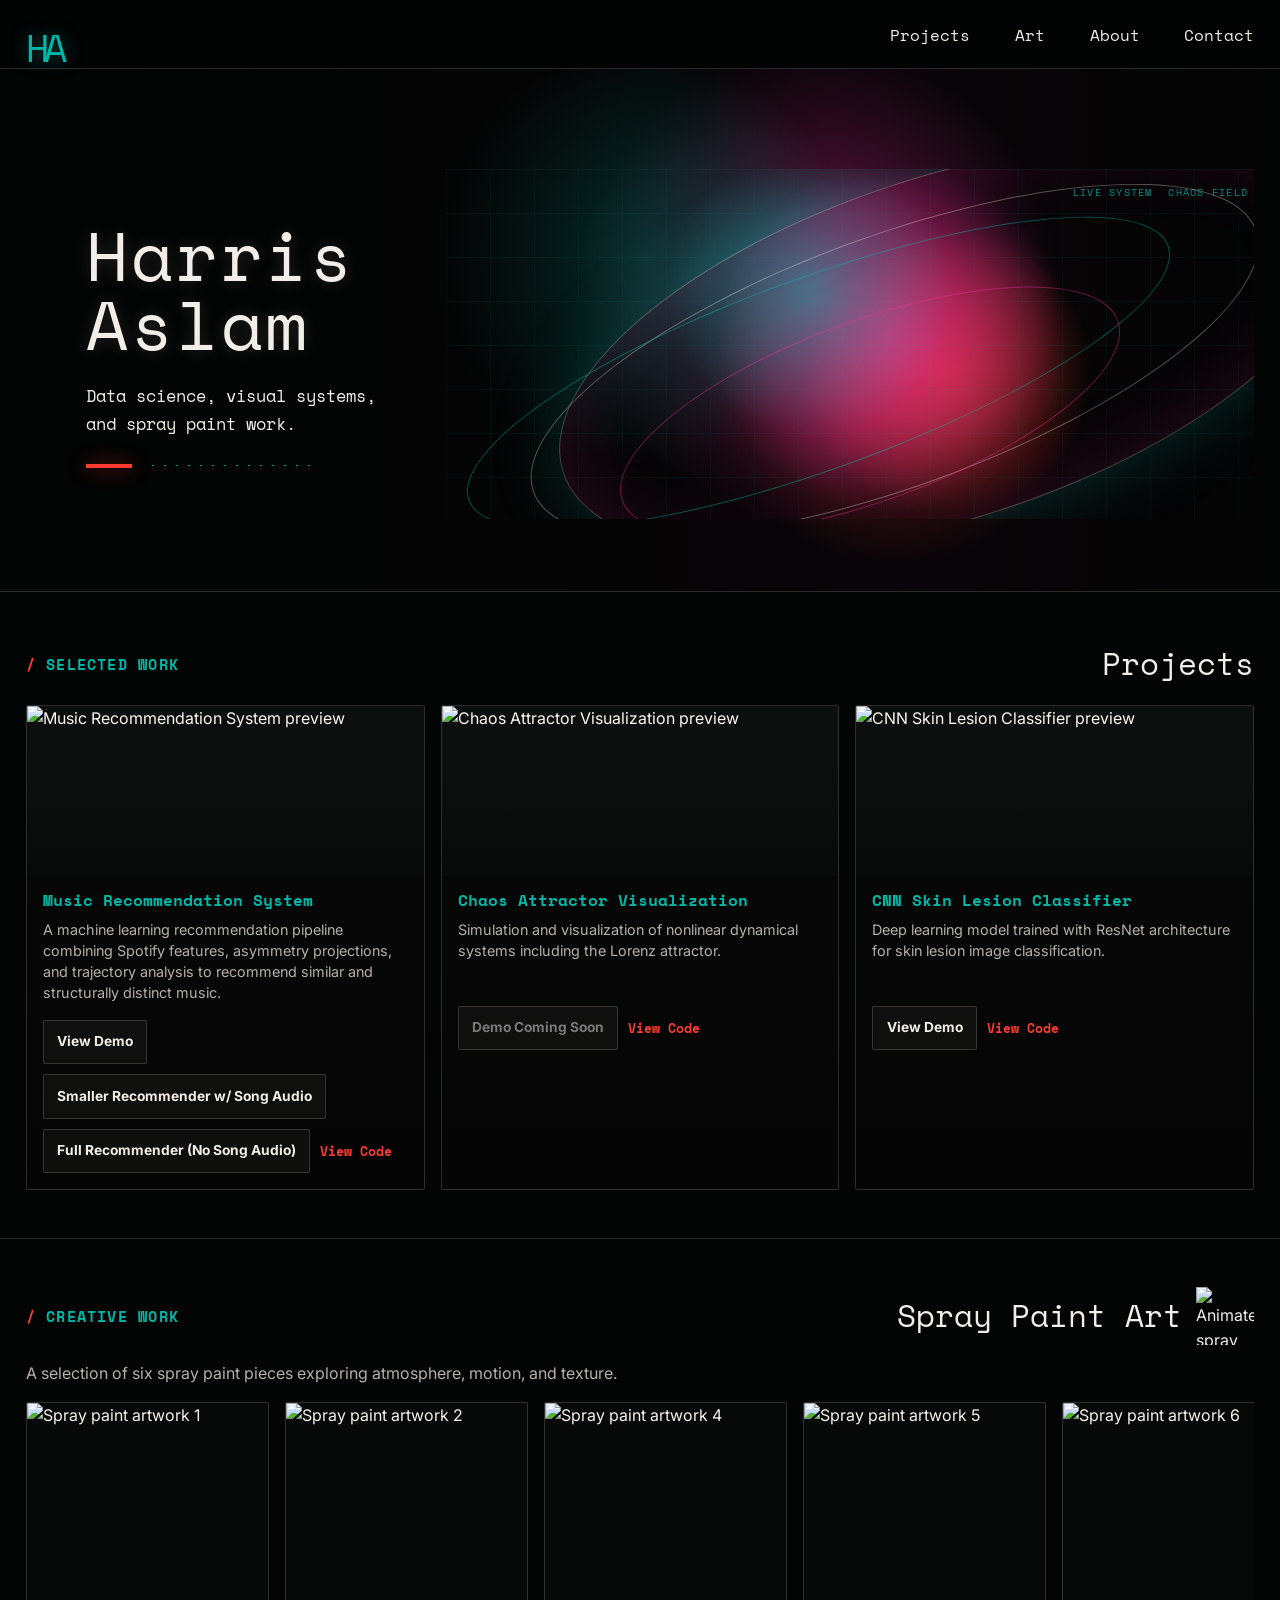
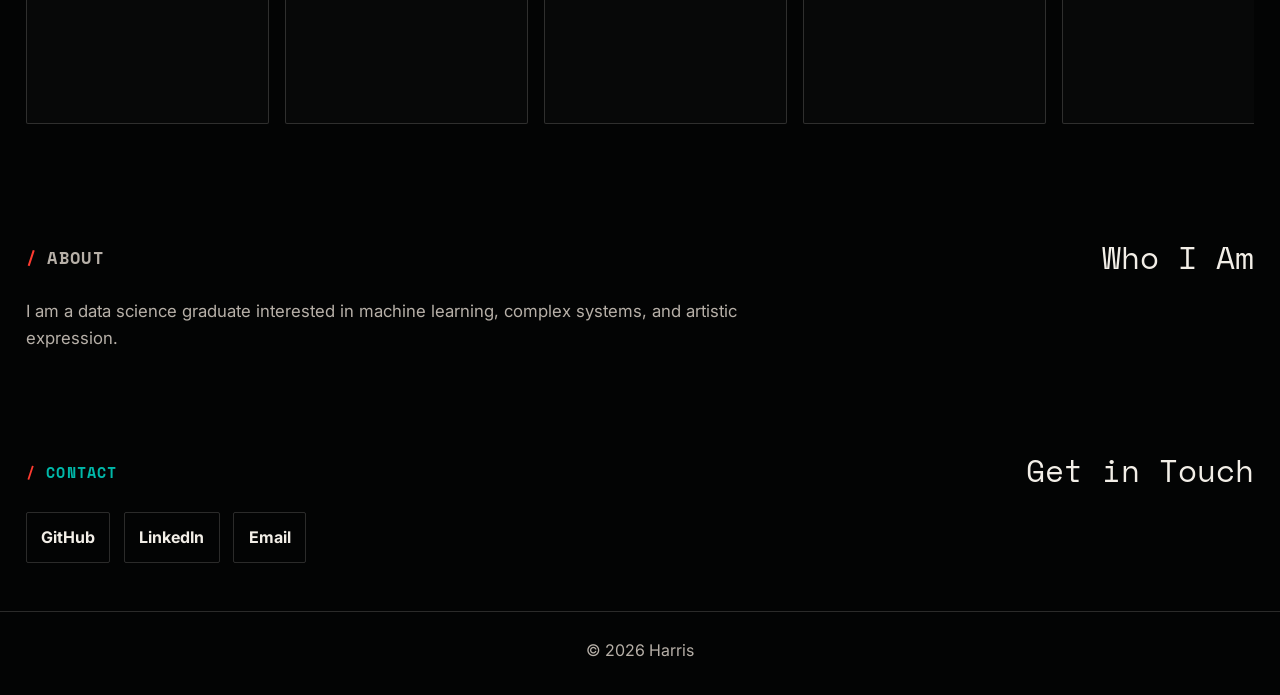
==== commit 9284c507: "Update music recommender code link" ====
--- a/index.html
+++ b/index.html
@@ -135,7 +135,7 @@
                     Full Recommender (No Song Audio)
                   </a>
 
-                  <a href="https://github.com/harrixide/Music-Recomendation-System" target="_blank" rel="noopener noreferrer">View Code</a>
+                  <a href="https://github.com/harrixide/Music-Recommendation-Pipeline" target="_blank" rel="noopener noreferrer">View Code</a>
                 </div>
               </div>
             </article>
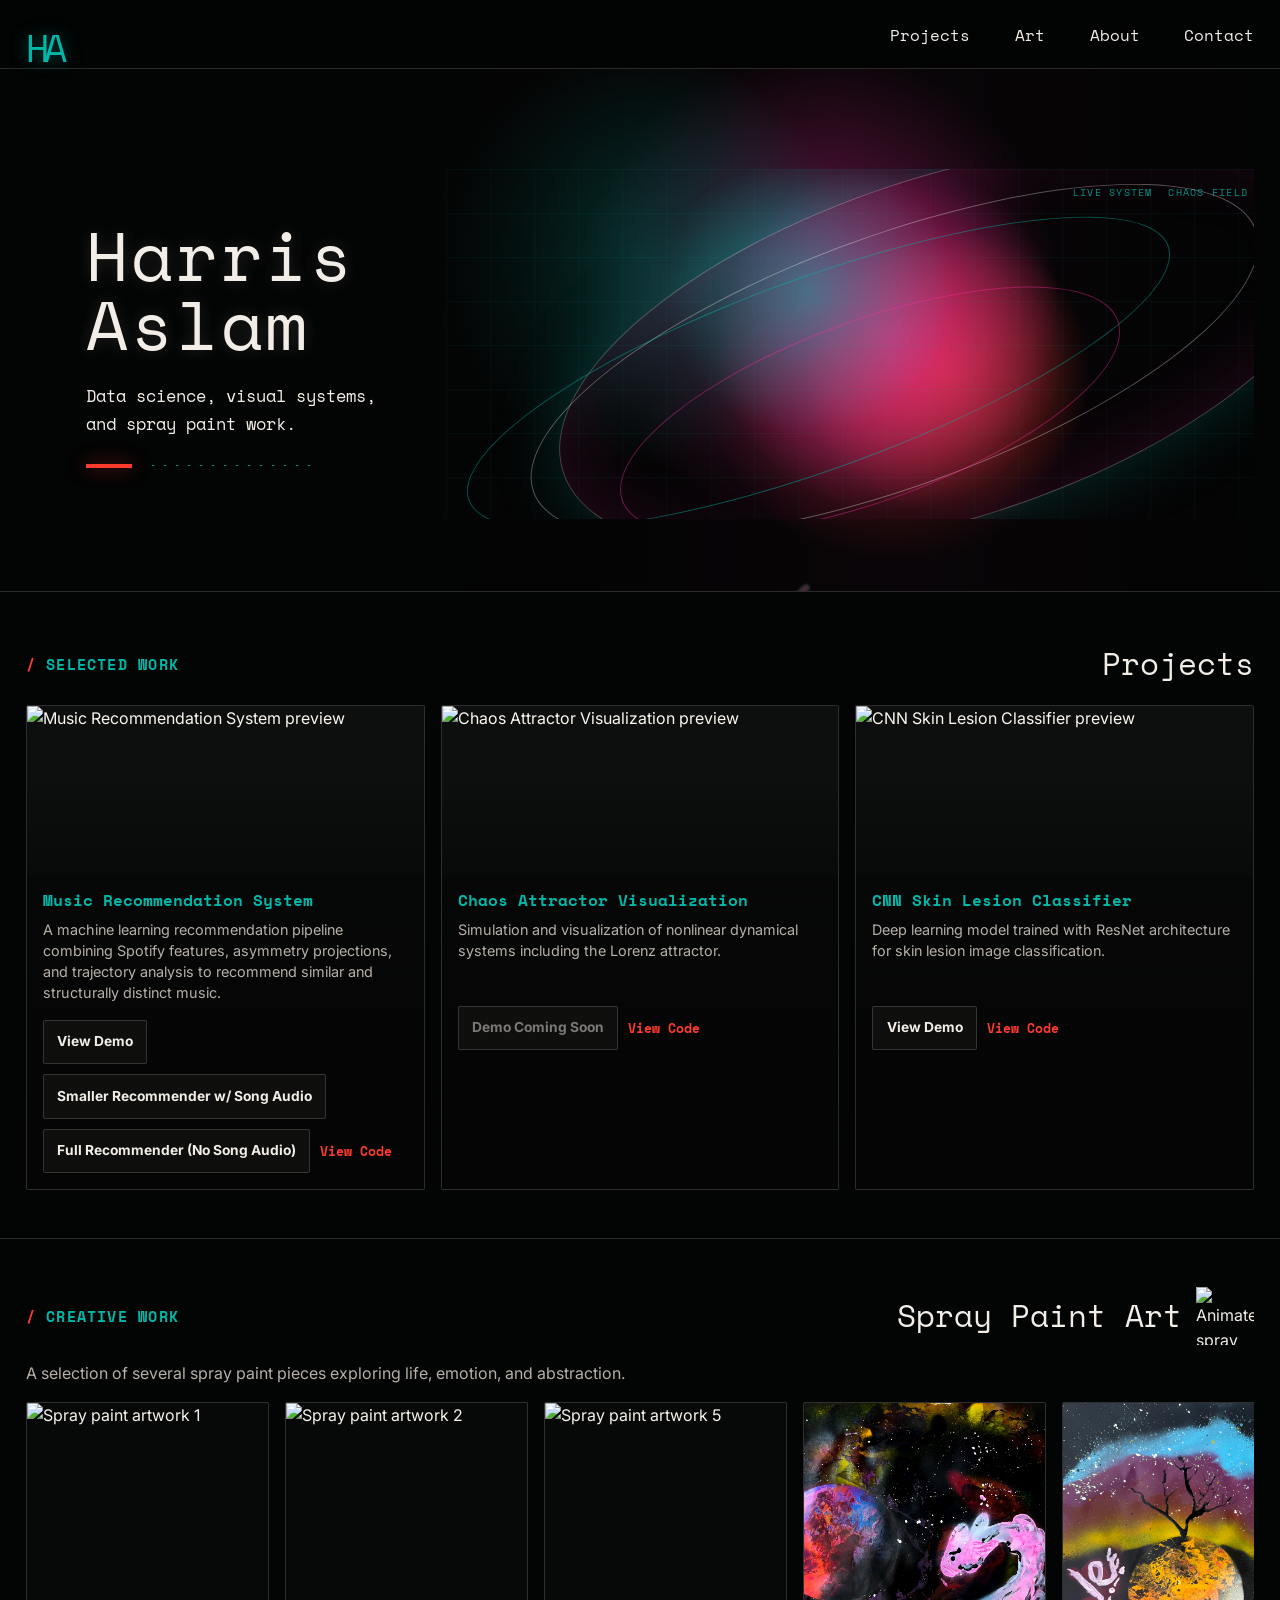
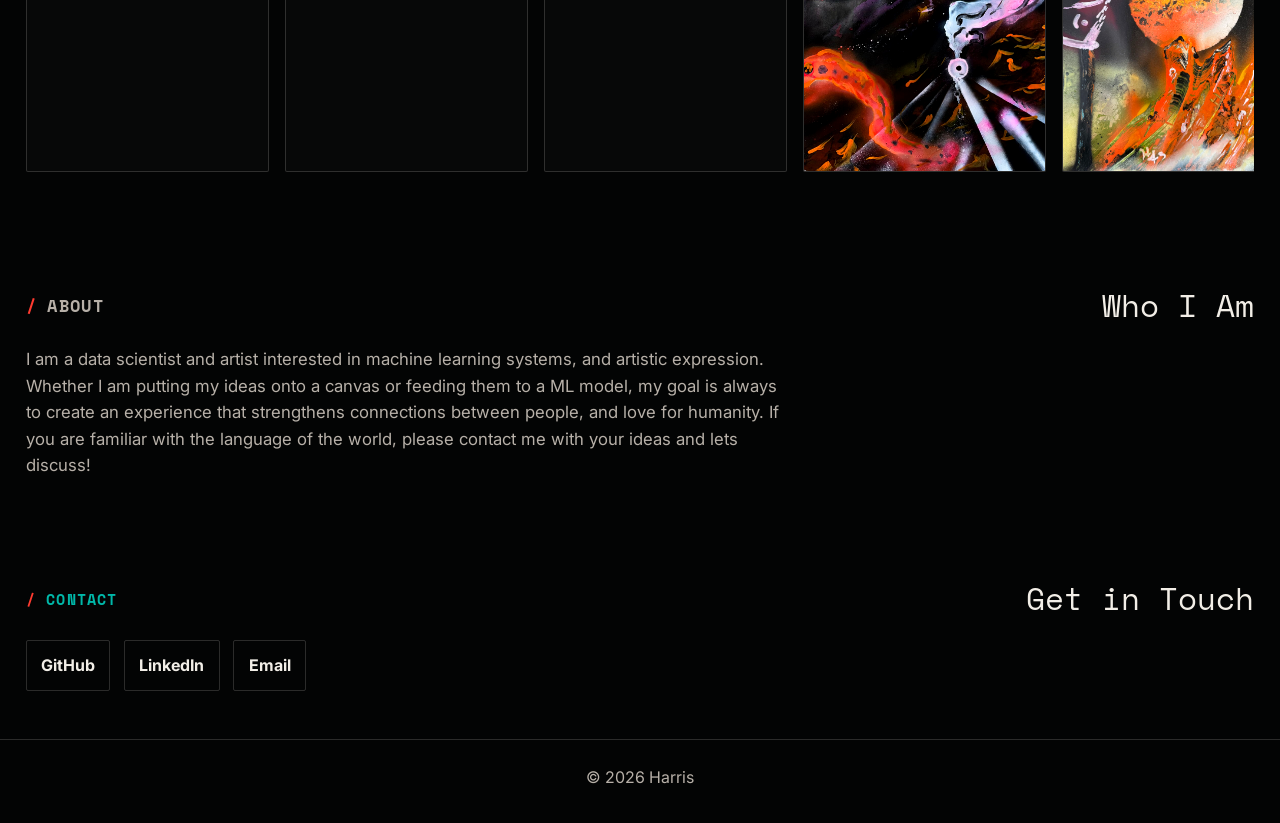
==== commit 24c94351: "Revise gallery intro and personal statement Updated the gallery introduction and personal descriptio" ====
--- a/index.html
+++ b/index.html
@@ -242,7 +242,7 @@
           </div>
 
           <p class="gallery-intro">
-            A selection of six spray paint pieces exploring atmosphere, motion, and texture.
+            A selection of several spray paint pieces exploring life, emotion, and abstraction.
           </p>
 
           <div class="gallery-grid" id="art-gallery" aria-live="polite">
@@ -264,7 +264,7 @@
           </div>
 
           <p>
-            I am a data science graduate interested in machine learning, complex systems, and artistic expression.
+            I am a data scientist and artist interested in machine learning systems, and artistic expression. Whether I am putting my ideas onto a canvas or feeding them to a ML model, my goal is always to create an experience that strengthens connections between people, and love for humanity. If you are familiar with the language of the world, please contact me with your ideas and lets discuss!
           </p>
         </div>
       </section>
